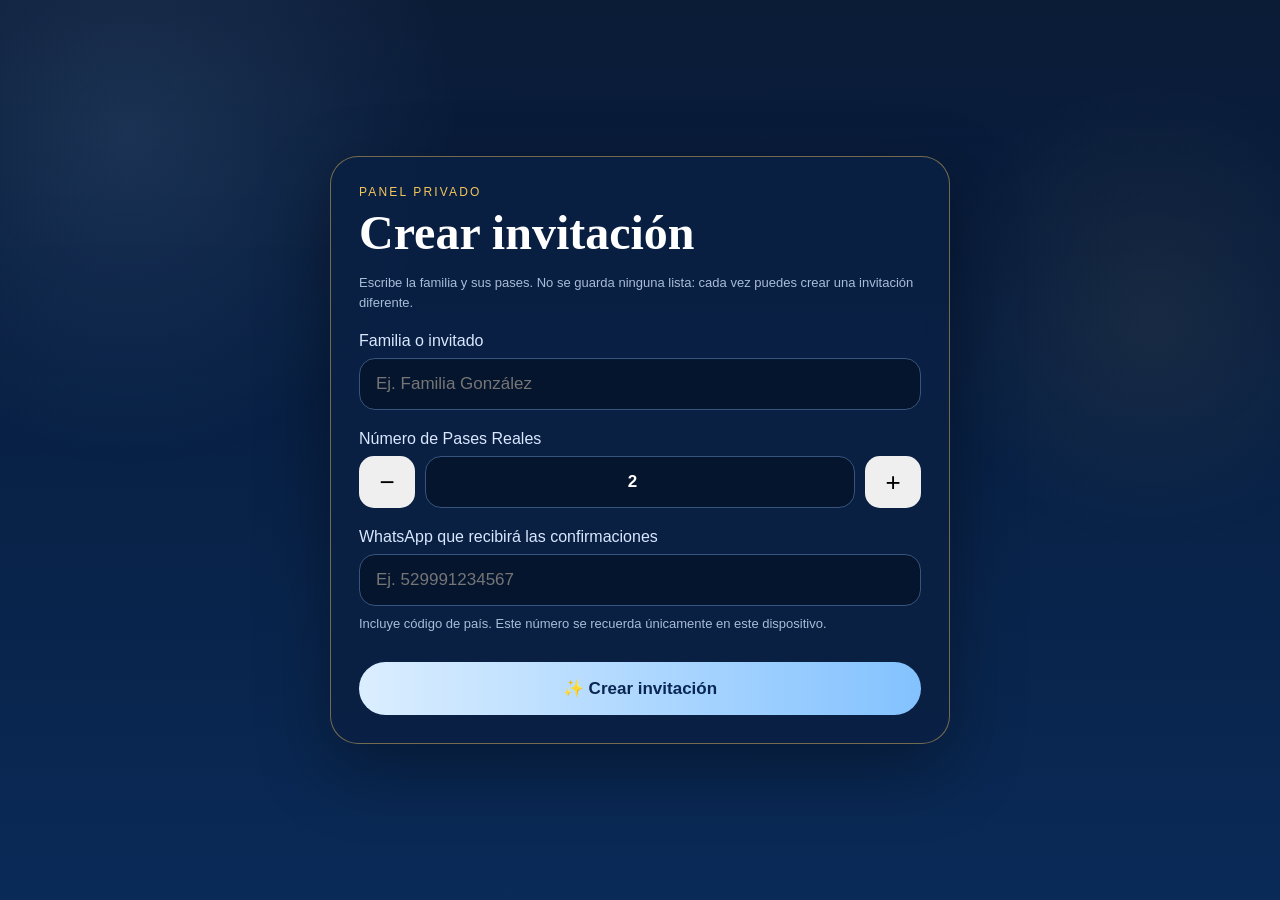
==== admin.html @ a28a47cc "Invitacion XV personalizada con pases" ====
<!doctype html>
<html lang="es">
<head>
  <meta charset="utf-8" />
  <meta name="viewport" content="width=device-width,initial-scale=1" />
  <title>Crear invitación · María Luciana</title>
  <link rel="stylesheet" href="styles.css" />
  <style>
    body.admin-page{min-height:100vh;background:linear-gradient(180deg,#061733,#0a2a57);color:#fff;display:grid;place-items:center;padding:24px;font-family:Arial,sans-serif}
    .admin-card{width:min(620px,100%);background:rgba(10,32,67,.94);border:1px solid rgba(244,198,90,.45);border-radius:28px;padding:28px;box-shadow:0 24px 70px rgba(0,0,0,.35)}
    .admin-card h1{font-family:Georgia,serif;font-size:clamp(30px,6vw,48px);margin:6px 0 8px}.admin-card .gold{color:#f4c65a;letter-spacing:.18em;text-transform:uppercase;font-size:12px}
    .admin-field{display:grid;gap:8px;margin:20px 0}.admin-field label{color:#d9e8ff}.admin-field input{width:100%;box-sizing:border-box;padding:15px 16px;border-radius:16px;border:1px solid #36547d;background:#06152e;color:#fff;font-size:17px}
    .passes-control{display:grid;grid-template-columns:56px 1fr 56px;gap:10px}.passes-control button{border:0;border-radius:15px;font-size:26px;cursor:pointer}.passes-control input{text-align:center;font-weight:700}
    .admin-action{width:100%;padding:16px;border:0;border-radius:999px;background:linear-gradient(90deg,#dbeeff,#83c2ff);color:#092752;font-size:17px;font-weight:700;cursor:pointer;margin-top:8px}
    .result{display:none;margin-top:24px;padding:20px;border:1px solid rgba(244,198,90,.4);border-radius:20px;background:rgba(255,255,255,.05)}.result.show{display:block}.result strong{color:#f4c65a;font-family:Georgia,serif;font-size:26px}.result-actions{display:grid;gap:10px;margin-top:16px}.secondary{background:#fff;color:#092752}.hint{font-size:13px;color:#a9bdd8;line-height:1.5}.url-preview{font-size:12px;word-break:break-all;color:#9fb9dc;margin-top:12px}
  </style>
</head>
<body class="admin-page">
  <main class="admin-card">
    <div class="gold">Panel privado</div>
    <h1>Crear invitación</h1>
    <p class="hint">Escribe la familia y sus pases. No se guarda ninguna lista: cada vez puedes crear una invitación diferente.</p>
    <div class="admin-field"><label for="family">Familia o invitado</label><input id="family" placeholder="Ej. Familia González" autocomplete="off"></div>
    <div class="admin-field"><label>Número de Pases Reales</label><div class="passes-control"><button id="minus" type="button">−</button><input id="passes" type="number" min="1" max="20" value="2"><button id="plus" type="button">+</button></div></div>
    <div class="admin-field"><label for="whatsapp">WhatsApp que recibirá las confirmaciones</label><input id="whatsapp" inputmode="tel" placeholder="Ej. 529991234567"><span class="hint">Incluye código de país. Este número se recuerda únicamente en este dispositivo.</span></div>
    <button class="admin-action" id="generate" type="button">✨ Crear invitación</button>
    <section class="result" id="result">
      <div class="gold">Invitación lista</div><p><strong id="resultFamily"></strong></p><p id="resultPasses"></p>
      <div class="result-actions"><button class="admin-action" id="preview" type="button">👁️ Ver invitación</button><button class="admin-action secondary" id="share" type="button">Enviar por WhatsApp</button><button class="admin-action secondary" id="copy" type="button">📋 Copiar enlace</button></div>
      <div class="url-preview" id="urlPreview"></div>
    </section>
  </main>
<script>
  const family=document.getElementById('family'), passes=document.getElementById('passes'), wa=document.getElementById('whatsapp'); let inviteUrl='';
  wa.value=localStorage.getItem('xvConfirmWhatsapp')||'';
  const clamp=()=>passes.value=Math.min(20,Math.max(1,parseInt(passes.value||1,10)));
  document.getElementById('minus').onclick=()=>{passes.value=+passes.value-1;clamp()}; document.getElementById('plus').onclick=()=>{passes.value=+passes.value+1;clamp()}; passes.onchange=clamp;
  document.getElementById('generate').onclick=()=>{const f=family.value.trim(), w=wa.value.replace(/\D/g,'');clamp(); if(!f){alert('Escribe el nombre de la familia o invitado.');family.focus();return} if(w.length<10){alert('Escribe el WhatsApp que recibirá las confirmaciones, con código de país.');wa.focus();return} localStorage.setItem('xvConfirmWhatsapp',w); const u=new URL('index.html',location.href);u.searchParams.set('familia',f);u.searchParams.set('pases',passes.value);u.searchParams.set('wa',w);inviteUrl=u.href;document.getElementById('resultFamily').textContent=f;document.getElementById('resultPasses').textContent=`${passes.value} ${+passes.value===1?'Pase Real':'Pases Reales'}`;document.getElementById('urlPreview').textContent=inviteUrl;document.getElementById('result').classList.add('show')};
  document.getElementById('preview').onclick=()=>inviteUrl&&window.open(inviteUrl,'_blank','noopener');
  document.getElementById('copy').onclick=async()=>{if(!inviteUrl)return;await navigator.clipboard.writeText(inviteUrl);document.getElementById('copy').textContent='✓ Enlace copiado';setTimeout(()=>document.getElementById('copy').textContent='📋 Copiar enlace',1800)};
  document.getElementById('share').onclick=()=>{if(!inviteUrl)return;const text=`✨ Tienes una invitación especial para los XV de María Luciana.\n\nAbre aquí tu invitación personalizada:\n${inviteUrl}`;window.open(`https://wa.me/?text=${encodeURIComponent(text)}`,'_blank','noopener')};
</script>
</body></html>
---- styles.css ----
:root {
  --night: #07152f;
  --night2: #102c5d;
  --blue: #8fc8ff;
  --blue2: #d7ecff;
  --gold: #e7c46c;
  --white: #f8fbff;
  --soft: #dbe9f8;
  --glass: rgba(9, 31, 68, 0.72);
  --border: rgba(205, 230, 255, 0.22);
  --shadow: 0 24px 70px rgba(0, 0, 0, 0.34);
}
* {
  box-sizing: border-box;
}
html {
  scroll-behavior: smooth;
}
body {
  margin: 0;
  background: radial-gradient(
    circle at 50% -10%,
    #1c4c8d 0,
    #0a1d3f 35%,
    #040c1c 100%
  );
  color: var(--white);
  font-family: Montserrat, system-ui, sans-serif;
  overflow-x: hidden;
}
img,
video {
  display: block;
  max-width: 100%;
}
a {
  color: inherit;
}
body:before {
  content: "";
  position: fixed;
  inset: 0;
  background:
    linear-gradient(180deg, rgba(255, 255, 255, 0.025), transparent 30%),
    radial-gradient(
      circle at 10% 15%,
      rgba(143, 200, 255, 0.13),
      transparent 24%
    ),
    radial-gradient(
      circle at 90% 35%,
      rgba(231, 196, 108, 0.08),
      transparent 18%
    );
  pointer-events: none;
  z-index: -1;
}

.spark {
  position: absolute;
  width: 4px;
  height: 4px;
  border-radius: 50%;
  background: #fff;
  box-shadow: 0 0 12px 3px rgba(185, 224, 255, 0.8);
  animation: fall linear forwards;
}
@keyframes fall {
  from {
    transform: translateY(-10vh) scale(0.5);
    opacity: 0;
  }
  20% {
    opacity: 1;
  }
  to {
    transform: translateY(110vh) scale(1.2);
    opacity: 0;
  }
}
.intro {
  position: fixed;
  inset: 0;
  z-index: 1000;
  background: #020916;
  overflow: hidden;
}
.intro__video {
  width: 100%;
  height: 100%;
  object-fit: cover;
}
.intro__shade {
  position: absolute;
  inset: 0;
  background: linear-gradient(
    180deg,
    rgba(0, 10, 28, 0.18),
    rgba(2, 9, 22, 0.55) 55%,
    rgba(2, 9, 22, 0.92)
  );
}

.intro h1 {
  font:
    400 clamp(3.4rem, 16vw, 6rem)/0.9 "Great Vibes",
    cursive;
  margin: 8px 0;
  color: white;
  text-shadow: 0 0 28px rgba(151, 205, 255, 0.95);
}
.intro__subtitle {
  font-family: Cinzel, serif;
  letter-spacing: 0.28em;
  text-transform: uppercase;
}
.audio-hint {
  position: absolute;
  top: max(18px, env(safe-area-inset-top));
  left: 50%;
  transform: translateX(-50%);
  border: 1px solid rgba(255, 255, 255, 0.25);
  background: rgba(2, 12, 30, 0.55);
  color: white;
  border-radius: 999px;
  padding: 10px 14px;
  backdrop-filter: blur(12px);
}
.enter-btn {
  position: absolute;
  bottom: 28px;
  left: 50%;
  transform: translateX(-50%);
  width: min(86%, 360px);
  border: 1px solid rgba(255, 255, 255, 0.45);
  border-radius: 999px;
  padding: 15px 20px;
  background: linear-gradient(135deg, #d9efff, #8fc8ff);
  color: #0a2751;
  font-weight: 700;
  box-shadow: 0 0 35px rgba(143, 200, 255, 0.35);
}
.intro.is-hidden {
  opacity: 0;
  visibility: hidden;
  transition: 0.7s ease;
}
.music-btn {
  position: fixed;
  right: 16px;
  bottom: 18px;
  z-index: 100;
  width: 52px;
  height: 52px;
  border-radius: 50%;
  border: 1px solid rgba(255, 255, 255, 0.27);
  background: rgba(8, 26, 58, 0.78);
  color: white;
  font-size: 1.5rem;
  box-shadow: 0 10px 30px rgba(0, 0, 0, 0.32);
  backdrop-filter: blur(14px);
  opacity: 0;
visibility: hidden;
pointer-events: none;
}
.music-btn.show {
  opacity: 1;
  visibility: visible;
  pointer-events: auto;
}
.music-btn.playing {
  animation: pulse 1.8s infinite;
}
@keyframes pulse {
  50% {
    box-shadow:
      0 0 0 9px rgba(143, 200, 255, 0.08),
      0 0 30px rgba(143, 200, 255, 0.5);
  }
}
.page-shell {
  width: min(100%, 720px);
  margin: 0 auto;
  padding: 0 14px 90px;
}
.section,
.hero,
.quote-card,
.midnight-banner,
.finale {
  margin: 16px 0;
  border: 1px solid var(--border);
  box-shadow: var(--shadow);
}
.section {
  padding: 24px 18px;
  border-radius: 28px;
  background: linear-gradient(
    145deg,
    rgba(12, 37, 79, 0.88),
    rgba(5, 20, 47, 0.9)
  );
  backdrop-filter: blur(14px);
}
.eyebrow {
  margin: 0 0 8px;
  text-transform: uppercase;
  letter-spacing: 0.22em;
  font-size: 0.72rem;
  color: var(--gold);
}
.section-title {
  font:
    600 1.5rem/1.2 Cinzel,
    serif;
  margin: 4px 0 16px;
}
.script-title {
  font:
    400 clamp(3rem, 13vw, 5rem)/1 "Great Vibes",
    cursive;
  margin: 0;
  color: #f6fbff;
  text-shadow: 0 0 20px rgba(143, 200, 255, 0.5);
}
.hero {
  min-height: 96svh;
  border-radius: 0 0 34px 34px;
  margin-top: 0;
  position: relative;
  overflow: hidden;
  background:
    linear-gradient(180deg, rgba(8, 27, 61, 0.18), rgba(4, 15, 36, 0.96)),
    radial-gradient(circle at top, #285ca1, #07152f 65%);
  display: flex;
  align-items: flex-end;
}
.hero__stars {
  position: absolute;
  inset: 0;
  background-image: radial-gradient(circle, #fff 1px, transparent 1px);
  background-size: 52px 52px;
  opacity: 0.24;
}
.hero__castle {
  position: absolute;
  inset: auto 0 0;
  width: 100%;
  max-height: 72%;
  object-fit: contain;
  object-position: bottom;
  opacity: 0.36;
  filter: drop-shadow(0 0 30px rgba(143, 200, 255, 0.28));
}
.hero__content {
  position: relative;
  z-index: 2;
  padding: 42px 20px 48px;
  text-align: center;
}
.hero__name {
  font:
    600 clamp(2.3rem, 11vw, 4.3rem)/1 Cinzel,
    serif;
  margin: 8px 0 14px;
  letter-spacing: 0.08em;
}
.hero__text {
  color: var(--soft);
  line-height: 1.7;
  font-size: 0.95rem;
}
.date-chip {
  display: inline-block;
  margin: 16px 0;
  padding: 10px 14px;
  border: 1px solid rgba(231, 196, 108, 0.55);
  border-radius: 999px;
  background: rgba(3, 16, 39, 0.55);
  color: #f7e5ad;
}
.hero__actions {
  display: grid;
  gap: 10px;
  margin-top: 8px;
}
.btn {
  display: inline-flex;
  align-items: center;
  justify-content: center;
  text-decoration: none;
  border-radius: 999px;
  min-height: 50px;
  padding: 12px 20px;
  border: 1px solid transparent;
  font:
    600 0.9rem Montserrat,
    sans-serif;
  cursor: pointer;
}
.btn--primary {
  background: linear-gradient(135deg, #e8f5ff, #88c4ff);
  color: #092753;
  box-shadow: 0 12px 30px rgba(100, 180, 255, 0.22);
}
.btn--ghost {
  background: rgba(4, 18, 43, 0.5);
  border-color: rgba(207, 231, 255, 0.3);
  color: white;
}
.btn--small {
  min-height: 44px;
  font-size: 0.82rem;
}
.btn--full {
  width: 100%;
}
.quote-card {
  border-radius: 28px;
  padding: 24px 18px;
  text-align: center;
  background: linear-gradient(
    145deg,
    rgba(220, 239, 255, 0.13),
    rgba(13, 38, 79, 0.8)
  );
  font-family: Cinzel, serif;
  line-height: 1.7;
}
.glass-slipper-wrap {
  width: 110px;
  margin: 0 auto 14px;
  filter: drop-shadow(0 0 22px rgba(177, 218, 255, 0.6));
}
.countdown {
  display: grid;
  grid-template-columns: repeat(4, 1fr);
  gap: 8px;
}
.countdown > div {
  text-align: center;
  padding: 13px 4px;
  border-radius: 18px;
  background: rgba(3, 15, 38, 0.62);
  border: 1px solid rgba(171, 214, 255, 0.18);
}
.countdown span {
  display: block;
  font:
    600 1.35rem Cinzel,
    serif;
  color: var(--blue2);
}
.countdown small {
  font-size: 0.65rem;
  color: #aec7df;
}
.ornate-frame {
  border-radius: 180px 180px 24px 24px;
  overflow: hidden;
  border: 1px solid rgba(231, 196, 108, 0.45);
  padding: 7px;
  background: rgba(255, 255, 255, 0.04);
}
.ornate-frame img {
  width: 100%;
  height: 390px;
  object-fit: cover;
  border-radius: 174px 174px 18px 18px;
}
.story p {
  color: var(--soft);
  line-height: 1.7;
}
.carousel {
  position: relative;
}
.carousel__viewport {
  overflow: hidden;
  border-radius: 24px;
}
.carousel__track {
  display: flex;
  transition: transform 0.55s cubic-bezier(0.2, 0.7, 0.2, 1);
}
.slide {
  min-width: 100%;
  background: rgba(4, 18, 44, 0.75);
}
.slide img {
  width: 100%;
  height: 430px;
  object-fit: cover;
}
.slide div {
  padding: 16px;
}
.slide h3 {
  font-family: Cinzel, serif;
  margin: 0 0 6px;
}
.slide p {
  margin: 0;
  color: var(--soft);
  line-height: 1.6;
}
.carousel__btn {
  position: absolute;
  top: 42%;
  z-index: 5;
  width: 40px;
  height: 40px;
  border-radius: 50%;
  border: 1px solid rgba(255, 255, 255, 0.28);
  background: rgba(4, 17, 42, 0.72);
  color: white;
  font-size: 2rem;
}
.carousel__btn--prev {
  left: 8px;
}
.carousel__btn--next {
  right: 8px;
}
.dots {
  display: flex;
  justify-content: center;
  gap: 7px;
  margin-top: 12px;
}
.dot {
  width: 8px;
  height: 8px;
  border-radius: 50%;
  border: 0;
  background: rgba(255, 255, 255, 0.25);
}
.dot.active {
  width: 22px;
  border-radius: 10px;
  background: var(--blue);
}
.midnight-banner {
  border-radius: 28px;
  padding: 18px;
  display: flex;
  gap: 16px;
  align-items: center;
  background: linear-gradient(
    135deg,
    rgba(4, 17, 44, 0.96),
    rgba(26, 67, 122, 0.75)
  );
}
.midnight-banner img {
  width: 105px;
  filter: drop-shadow(0 0 18px rgba(231, 196, 108, 0.35));
}
.midnight-banner h2 {
  font:
    600 1.2rem Cinzel,
    serif;
  margin: 0;
}
.event-grid {
  display: grid;
  gap: 12px;
}
.event-card {
  padding: 18px;
  border-radius: 22px;
  background: rgba(4, 17, 42, 0.58);
  border: 1px solid rgba(210, 234, 255, 0.14);
  text-align: center;
}
.event-icon {
  font-size: 2rem;
}
.event-card h3 {
  font-family: Cinzel, serif;
}
.event-name {
  font-weight: 600;
  color: var(--blue2);
}
.carriage {
  text-align: center;
}
.carriage img {
  width: min(300px, 80%);
  margin: 0 auto 18px;
  filter: drop-shadow(0 0 25px rgba(143, 200, 255, 0.25));
}
.gifts {
  text-align: center;
}
.envelope {
  font-size: 4rem;
  animation: floaty 2.4s ease-in-out infinite;
}
@keyframes floaty {
  50% {
    transform: translateY(-9px) rotate(2deg);
  }
}
.rsvp-form {
  display: grid;
  gap: 14px;
}
.rsvp-form label {
  display: grid;
  gap: 7px;
  font-size: 0.82rem;
  color: #c6dbef;
}
.rsvp-form input,
.rsvp-form select,
.rsvp-form textarea {
  width: 100%;
  border: 1px solid rgba(210, 234, 255, 0.18);
  border-radius: 16px;
  background: rgba(3, 15, 38, 0.75);
  color: white;
  padding: 14px 13px;
  font: inherit;
  outline: none;
}
.rsvp-form input:focus,
.rsvp-form select:focus,
.rsvp-form textarea:focus {
  border-color: var(--blue);
  box-shadow: 0 0 0 3px rgba(143, 200, 255, 0.08);
}
.form-msg {
  min-height: 20px;
  text-align: center;
  color: #d9ecff;
}
.finale {
  min-height: 500px;
  border-radius: 34px;
  position: relative;
  overflow: hidden;
  background: url("./img/portada.jpg") center/cover;
}
.finale__overlay {
  position: absolute;
  inset: 0;
  background: linear-gradient(
    180deg,
    rgba(5, 18, 43, 0.15),
    rgba(4, 14, 34, 0.92)
  );
}
.finale__content {
  position: absolute;
  left: 20px;
  right: 20px;
  bottom: 34px;
  text-align: center;
}
.finale strong {
  font-family: Cinzel, serif;
  color: #f2dfaa;
}
.section-reveal {
  opacity: 0;
  transform: translateY(22px);
  transition: 0.7s ease;
}
.section-reveal.visible {
  opacity: 1;
  transform: none;
}
@media (min-width: 760px) {
  body {
    padding: 28px 0;
  }
  .page-shell {
    padding: 0 0 100px;
  }
  .hero {
    min-height: 820px;
    border-radius: 36px;
  }
  .hero__content {
    padding-inline: 60px;
  }
  .hero__actions {
    display: flex;
    justify-content: center;
  }
  .hero__actions .btn {
    min-width: 210px;
  }
  .event-grid {
    grid-template-columns: 1fr 1fr;
  }
  .section {
    padding: 32px;
  }
  .slide img {
    height: 520px;
  }
  .ornate-frame img {
    height: 520px;
  }
}
.intro__content {
  opacity: 0;
  visibility: hidden;
  transform: translateY(20px);
  transition: opacity 1.5s ease, transform 1.5s ease;
}

.intro__content.show {
  opacity: 1;
  visibility: visible;
  transform: translateY(0);
}
/* ESTRELLAS MÁGICAS CON TU IMAGEN */
.magic-star-img {
  position: fixed;
  width: 32px;
  height: auto;

  pointer-events: none;
  z-index: 9998;

  opacity: 0;

  filter: drop-shadow(0 0 5px rgba(255, 255, 255, 0.9))
    drop-shadow(0 0 12px rgba(173, 216, 255, 0.8))
    drop-shadow(0 0 25px rgba(116, 178, 255, 0.5));

  animation: starMagicGlow 5s ease-in-out infinite;
}

@keyframes starMagicGlow {
  0% {
    opacity: 0;
    transform: scale(0.3) rotate(-8deg);
  }

  25% {
    opacity: 0.4;
    transform: scale(0.8) rotate(0deg);
  }

  50% {
    opacity: 1;
    transform: scale(1.25) rotate(8deg);
  }

  75% {
    opacity: 0.5;
    transform: scale(0.9) rotate(3deg);
  }

  100% {
    opacity: 0;
    transform: scale(0.3) rotate(-8deg);
  }
}
.parents {
  margin: 25px auto;
  text-align: center;
}

.parents .eyebrow {
  margin-bottom: 12px;
}

.parents h3 {
  margin: 5px 0;
  font-family: "Cinzel", serif;
  font-size: 1.1rem;
  font-weight: 500;
}

.parents span {
  display: block;
  margin: 5px 0;
  font-family: "Great Vibes", cursive;
  font-size: 2rem;
}

.event-date {
  margin: 10px 0 25px;
  text-align: center;
  font-family: "Cinzel", serif;
  font-size: 1rem;
  letter-spacing: 1px;
}
.music-btn {
  position: fixed;
  right: 18px;
  bottom: 18px;
  width: 56px;
  height: 56px;
  border: none;
  border-radius: 50%;
  cursor: pointer;
  z-index: 9999;

  display: flex;
  align-items: center;
  justify-content: center;

  font-size: 1.5rem;
  background: rgba(255, 255, 255, 0.9);
  box-shadow: 0 8px 25px rgba(0, 0, 0, 0.25);

  backdrop-filter: blur(10px);
  transition: transform 0.25s ease, box-shadow 0.25s ease;
}

.music-btn:hover {
  transform: scale(1.08);
}

.music-btn.playing {
  animation: musicPulse 2s infinite ease-in-out;
}

@keyframes musicPulse {
  0%, 100% {
    transform: scale(1);
  }

  50% {
    transform: scale(1.08);
  }
}

/* Botón de música oculto mientras se reproduce la intro */
.music-btn {
  opacity: 0;
  visibility: hidden;
  pointer-events: none;

  transition:
    opacity 0.8s ease,
    transform 0.25s ease;
}

/* Mostrar botón después de cerrar el video */
.music-btn.show {
  opacity: 1;
  visibility: visible;
  pointer-events: auto;
}
/* ===== TEXTO DE LA INTRO: APARECE AL SEGUNDO 10 ===== */

.intro__content {
  position: absolute !important;
  left: 24px !important;
  right: 24px !important;
  bottom: 110px !important;

  z-index: 20 !important;
  text-align: center;

  opacity: 0 !important;
  visibility: hidden !important;

  transform: translateY(25px);
  transition:
    opacity 1.5s ease,
    transform 1.5s ease;
}

.intro__content.show {
  opacity: 1 !important;
  visibility: visible !important;
  transform: translateY(0);
}

/* ===== IMAGEN ZAPATILLA GRANDE ===== */

.magic-image-section {
  width: 100%;
  margin: 30px 0;
  padding: 0;
  overflow: hidden;
}

.magic-image {
  display: block;

  width: 100%;
  height: auto;

  margin: 0;
  padding: 0;

  object-fit: cover;
}
/* ===== NUEVA PORTADA PRINCIPAL ===== */

.hero-image-section {
  width: 100%;
  padding: 0;
  margin: 0;
}

.hero-main-image {
  display: block;
  width: 100%;
  height: auto;
  margin: 0;
  padding: 0;
}

/* Fecha y botones debajo de la imagen */
.hero-image-info {
  width: 100%;
  padding: 18px 20px 30px;
  box-sizing: border-box;
  text-align: center;
}

.hero-image-info .date-chip {
  margin: 0 auto 20px;
}

.hero-image-info .hero__actions {
  margin-top: 0;
}
.parents-image-section {
  width: 100%;
  padding: 0;
  margin: 25px 0;
}

.parents-image {
  display: block;
  width: 100%;
  height: auto;
}
/* ===== PORTADA PRINCIPAL COMO TARJETA ===== */

.hero-image-section {
  width: 100%;
  margin: 16px 0;

  border: 1px solid var(--border);
  border-radius: 28px;

  background: linear-gradient(
    145deg,
    rgba(12, 37, 79, 0.88),
    rgba(5, 20, 47, 0.9)
  );

  box-shadow: var(--shadow);

  overflow: hidden;
}

/* Imagen de portada */
.hero-main-image {
  display: block;
  width: 100%;
  height: auto;

  margin: 0;
  padding: 0;
}

/* Parte inferior con fecha y botones */
.hero-image-info {
  width: 100%;

  padding: 18px 18px 24px;

  box-sizing: border-box;
  text-align: center;
}

/* Fecha en dos líneas */
.hero-image-info .date-chip {
  display: inline-flex;
  flex-direction: column;
  align-items: center;

  gap: 4px;

  margin: 0 auto 18px;

  padding: 10px 18px;

  max-width: 100%;

  white-space: normal;
  line-height: 1.4;
}

/* Botones dentro de la misma tarjeta */
.hero-image-info .hero__actions {
  margin-top: 0;
  width: 100%;
}

/* ===== TARJETA IMAGEN DE LOS PAPÁS ===== */

.parents-image-section {
  width: 100%;
  margin: 16px 0;

  border: 1px solid var(--border);
  border-radius: 28px;

  background: linear-gradient(
    145deg,
    rgba(12, 37, 79, 0.88),
    rgba(5, 20, 47, 0.9)
  );

  box-shadow: var(--shadow);

  overflow: hidden;
}

/* Imagen ocupa todo el ancho dentro de su tarjeta */
.parents-image {
  display: block;
  width: 100%;
  height: auto;

  margin: 0;
  padding: 0;
}
.music-btn {
  background: linear-gradient(
    135deg,
    #9fd3ff,
    #5faef7
  );

  color: #08315f;

  border: 1px solid rgba(255, 255, 255, 0.45);

  box-shadow:
    0 8px 25px rgba(0, 0, 0, 0.25),
    0 0 20px rgba(143, 200, 255, 0.45);
}
/* ===== INVITACIÓN PERSONALIZADA: SOBRE + PASES REALES ===== */
body.envelope-open { overflow: hidden; }
.intro.intro--waiting { visibility: hidden; }
.royal-envelope {
  position: fixed; inset: 0; z-index: 2000; display: grid; place-items: center;
  padding: 24px 18px; overflow: auto;
  background: radial-gradient(circle at 50% 20%, #245a9e 0, #0b2855 34%, #030b1b 100%);
  transition: opacity .8s ease, visibility .8s ease, transform .8s ease;
}
.royal-envelope::before { content:""; position:absolute; inset:0; pointer-events:none; background:radial-gradient(circle at 20% 15%,rgba(255,255,255,.28) 0 1px,transparent 2px),radial-gradient(circle at 80% 35%,rgba(255,255,255,.22) 0 1px,transparent 2px); background-size:80px 80px,110px 110px; }
.royal-envelope.is-open { opacity:0; visibility:hidden; transform:scale(1.06); }
.royal-envelope__card { position:relative; width:min(92vw,480px); text-align:center; padding:48px 28px 34px; border:1px solid rgba(231,196,108,.55); border-radius:28px; background:linear-gradient(155deg,rgba(18,54,103,.96),rgba(5,19,45,.97)); box-shadow:0 30px 90px rgba(0,0,0,.55), inset 0 0 45px rgba(143,200,255,.08); }
.royal-envelope__card::before { content:""; position:absolute; inset:10px; border:1px solid rgba(231,196,108,.18); border-radius:21px; pointer-events:none; }
.royal-envelope__seal { width:72px; height:72px; margin:-82px auto 22px; display:grid; place-items:center; border-radius:50%; font:400 2.7rem/1 "Great Vibes",cursive; color:#17355f; background:radial-gradient(circle at 35% 30%,#fff5c7,#e7c46c 58%,#9f7226); border:4px double rgba(255,255,255,.55); box-shadow:0 8px 30px rgba(231,196,108,.32); }
.royal-envelope h1 { margin:8px 0 10px; font:400 clamp(2.7rem,12vw,4.6rem)/1 "Great Vibes",cursive; color:#fff; text-shadow:0 0 26px rgba(143,200,255,.65); }
.royal-envelope__copy,.royal-envelope__note { color:#dbe9f8; line-height:1.65; }
.royal-envelope__note { font-size:.82rem; opacity:.82; }
.royal-passes { display:flex; align-items:baseline; justify-content:center; gap:10px; margin:18px 0 8px; color:#f4d98d; }
.royal-passes__number { font:700 3.2rem/1 Cinzel,serif; }
.royal-passes__label { font:600 1.05rem/1 Cinzel,serif; letter-spacing:.08em; text-transform:uppercase; }
.royal-tickets { display:flex; justify-content:center; flex-wrap:wrap; gap:7px; min-height:28px; margin:13px 0; }
.royal-ticket { width:38px; height:23px; display:grid; place-items:center; border:1px solid rgba(231,196,108,.75); border-radius:5px; color:#f4d98d; background:rgba(231,196,108,.08); font-size:.75rem; box-shadow:0 0 14px rgba(231,196,108,.08); }
.royal-envelope__button { width:min(100%,330px); margin-top:12px; border:1px solid rgba(255,255,255,.5); border-radius:999px; padding:15px 20px; cursor:pointer; font-weight:700; color:#0a2751; background:linear-gradient(135deg,#fff4c5,#e7c46c); box-shadow:0 0 35px rgba(231,196,108,.22); }
.royal-envelope__stars { position:absolute; top:8%; color:#fff1b8; letter-spacing:1.1rem; opacity:.7; animation:royalTwinkle 2.2s ease-in-out infinite alternate; }
@keyframes royalTwinkle { to { opacity:1; transform:scale(1.08); text-shadow:0 0 20px #fff; } }
.reservation-card { margin:0 auto 24px; max-width:520px; padding:18px; text-align:center; border:1px solid rgba(231,196,108,.35); border-radius:18px; background:rgba(231,196,108,.07); }
.reservation-card span,.reservation-card small { display:block; }
.reservation-card strong { display:block; margin:5px 0; font:400 2rem/1.15 "Great Vibes",cursive; color:#f4d98d; }
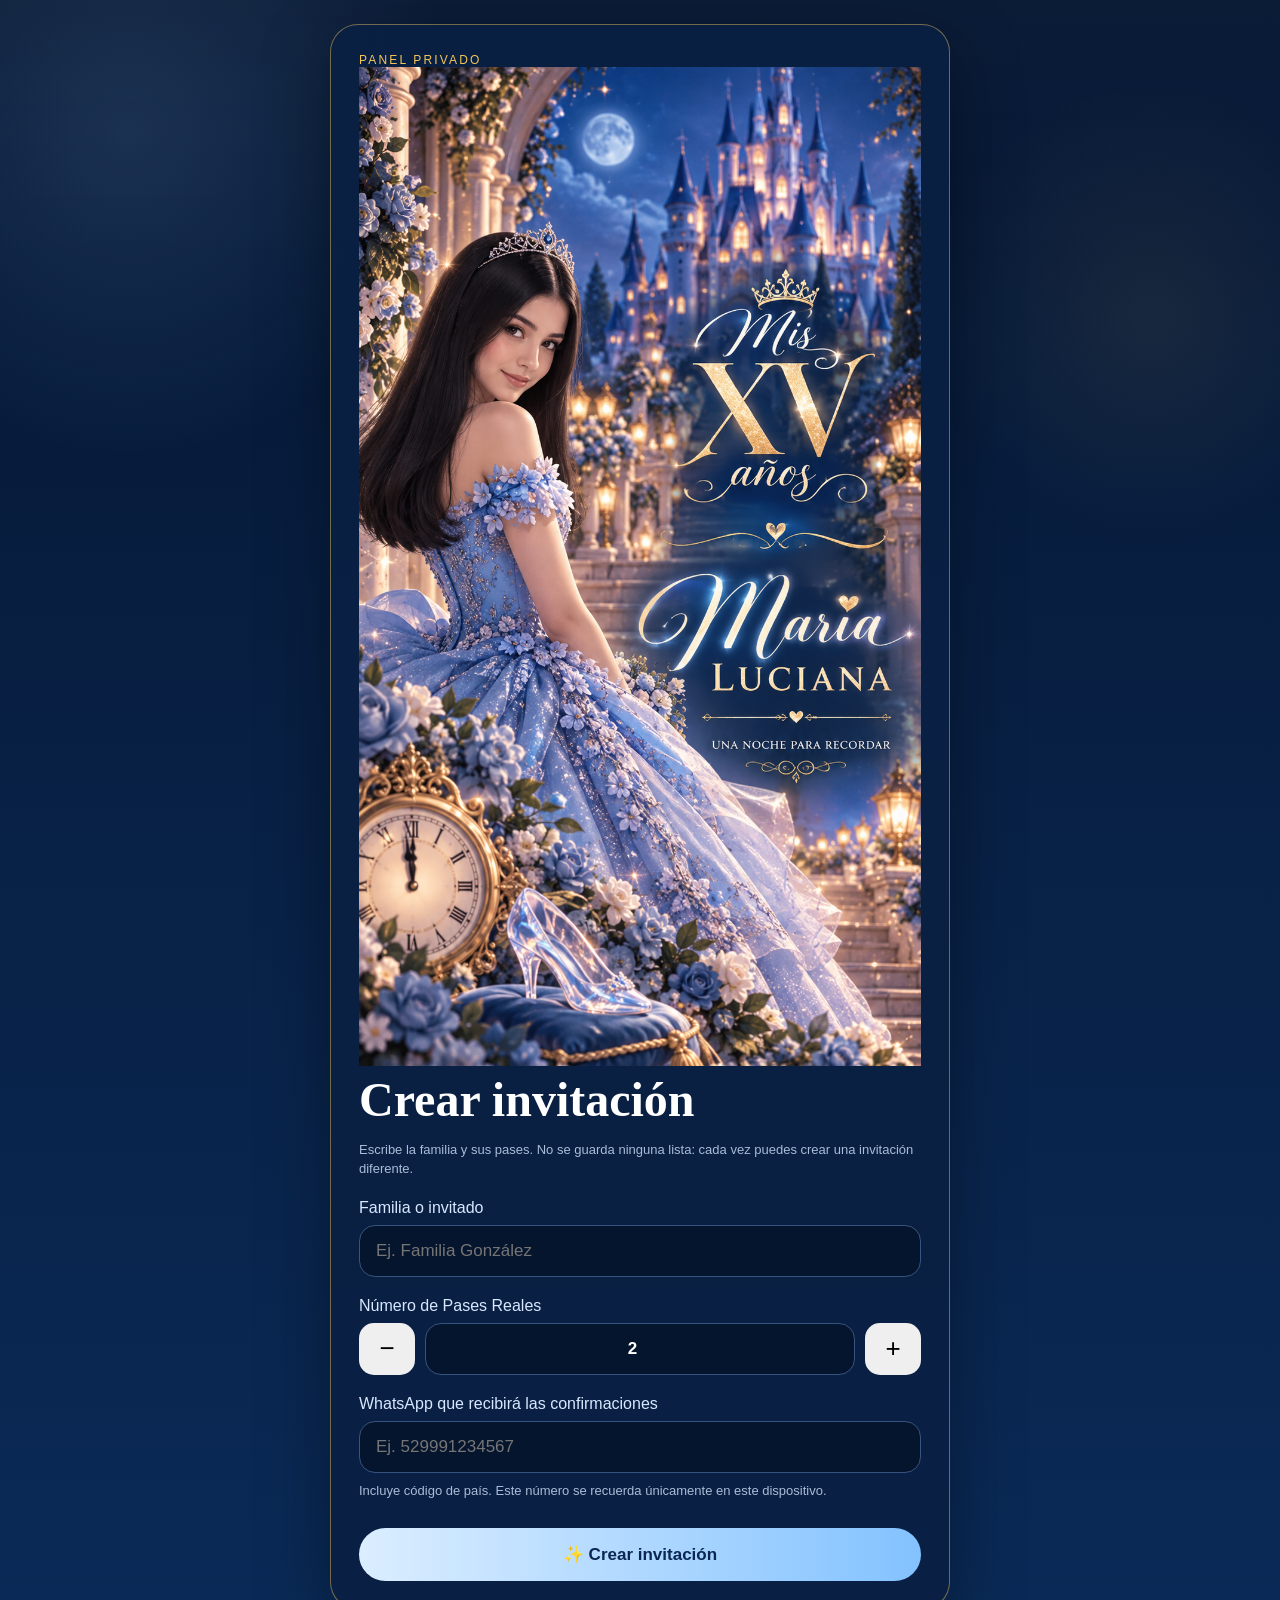
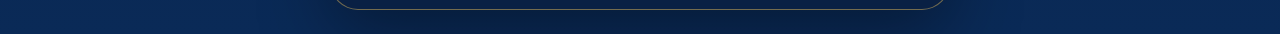
==== commit 18b6b50a: "chore:img" ====
--- a/admin.html
+++ b/admin.html
@@ -18,6 +18,11 @@
 <body class="admin-page">
   <main class="admin-card">
     <div class="gold">Panel privado</div>
+         <img
+        src="./img/portada10.png"
+        alt="Mis XV años de María Luciana"
+        class="hero-main-image"
+      />
     <h1>Crear invitación</h1>
     <p class="hint">Escribe la familia y sus pases. No se guarda ninguna lista: cada vez puedes crear una invitación diferente.</p>
     <div class="admin-field"><label for="family">Familia o invitado</label><input id="family" placeholder="Ej. Familia González" autocomplete="off"></div>
--- a/styles.css
+++ b/styles.css
@@ -974,3 +974,175 @@
 .reservation-card { margin:0 auto 24px; max-width:520px; padding:18px; text-align:center; border:1px solid rgba(231,196,108,.35); border-radius:18px; background:rgba(231,196,108,.07); }
 .reservation-card span,.reservation-card small { display:block; }
 .reservation-card strong { display:block; margin:5px 0; font:400 2rem/1.15 "Great Vibes",cursive; color:#f4d98d; }
+
+/* ✨ EFECTO MÁGICO BOTÓN ABRIR INVITACIÓN ✨ */
+
+.royal-envelope__button {
+  position: relative;
+  overflow: hidden;
+
+  animation: brilloBoton 2.5s ease-in-out infinite;
+}
+
+/* Destello que cruza el botón */
+.royal-envelope__button::before {
+  content: "";
+  position: absolute;
+
+  top: -50%;
+  left: -80px;
+
+  width: 45px;
+  height: 200%;
+
+  background: linear-gradient(
+    90deg,
+    transparent,
+    rgba(255,255,255,0.25),
+    rgba(255,255,255,0.95),
+    rgba(255,255,255,0.25),
+    transparent
+  );
+
+  transform: rotate(25deg);
+
+  animation: destelloBoton 3s ease-in-out infinite;
+
+  pointer-events: none;
+}
+
+/* Brillo alrededor del botón */
+@keyframes brilloBoton {
+
+  0%, 100% {
+    box-shadow:
+      0 8px 25px rgba(0,0,0,.25),
+      0 0 8px rgba(255,215,100,.25);
+  }
+
+  50% {
+    box-shadow:
+      0 8px 25px rgba(0,0,0,.25),
+      0 0 18px rgba(255,220,120,.75),
+      0 0 35px rgba(255,220,120,.35);
+  }
+}
+
+/* Movimiento del destello */
+@keyframes destelloBoton {
+
+  0% {
+    left: -100px;
+  }
+
+  35% {
+    left: 120%;
+  }
+
+  100% {
+    left: 120%;
+  }
+}
+
+/* Al tocar el botón */
+.royal-envelope__button:active {
+  transform: scale(.96);
+}
+/* ========================================
+   VIDEO EN INVITACIÓN PERSONALIZADA
+======================================== */
+
+.royal-envelope__video {
+    width: 100%;
+    max-width: 470px;
+
+    margin: 22px auto 18px;
+
+    border-radius: 20px;
+    overflow: hidden;
+
+    border: 1px solid rgba(241, 200, 91, 0.75);
+
+    box-shadow:
+        0 12px 35px rgba(0, 0, 0, 0.30),
+        0 0 20px rgba(241, 200, 91, 0.12);
+
+    background: #061b3d;
+}
+
+.royal-envelope__video video {
+    display: block;
+
+    width: 100%;
+    height: auto;
+
+    max-height: 400px;
+
+    object-fit: cover;
+}
+
+/* ✨ EFECTO MÁGICO DE LOS PASES ✨ */
+
+.royal-ticket {
+  animation: paseMagico 2.5s ease-in-out infinite;
+}
+
+/* Cada pase se mueve en diferente momento */
+.royal-ticket:nth-child(1) {
+  animation-delay: 0s;
+}
+
+.royal-ticket:nth-child(2) {
+  animation-delay: .20s;
+}
+
+.royal-ticket:nth-child(3) {
+  animation-delay: .40s;
+}
+
+.royal-ticket:nth-child(4) {
+  animation-delay: .60s;
+}
+
+.royal-ticket:nth-child(5) {
+  animation-delay: .80s;
+}
+
+@keyframes paseMagico {
+
+  0%, 60%, 100% {
+    transform: scale(1);
+  }
+
+  30% {
+    transform: scale(1.10);
+    box-shadow:
+      0 0 8px rgba(255, 220, 120, .5),
+      0 0 15px rgba(255, 220, 120, .25);
+  }
+}
+
+/* ✨ EFECTO MÁGICO NOMBRE DE LA FAMILIA ✨ */
+
+#familyName {
+  animation: nombreMagico 3s ease-in-out infinite;
+  transform-origin: center;
+}
+
+@keyframes nombreMagico {
+
+  0%, 100% {
+    transform: scale(1);
+    text-shadow:
+      0 0 4px rgba(255,255,255,.25);
+  }
+
+  50% {
+    transform: scale(1.04);
+
+    text-shadow:
+      0 0 6px rgba(255,255,255,.9),
+      0 0 14px rgba(255,255,255,.55),
+      0 0 24px rgba(255,215,120,.35);
+  }
+}
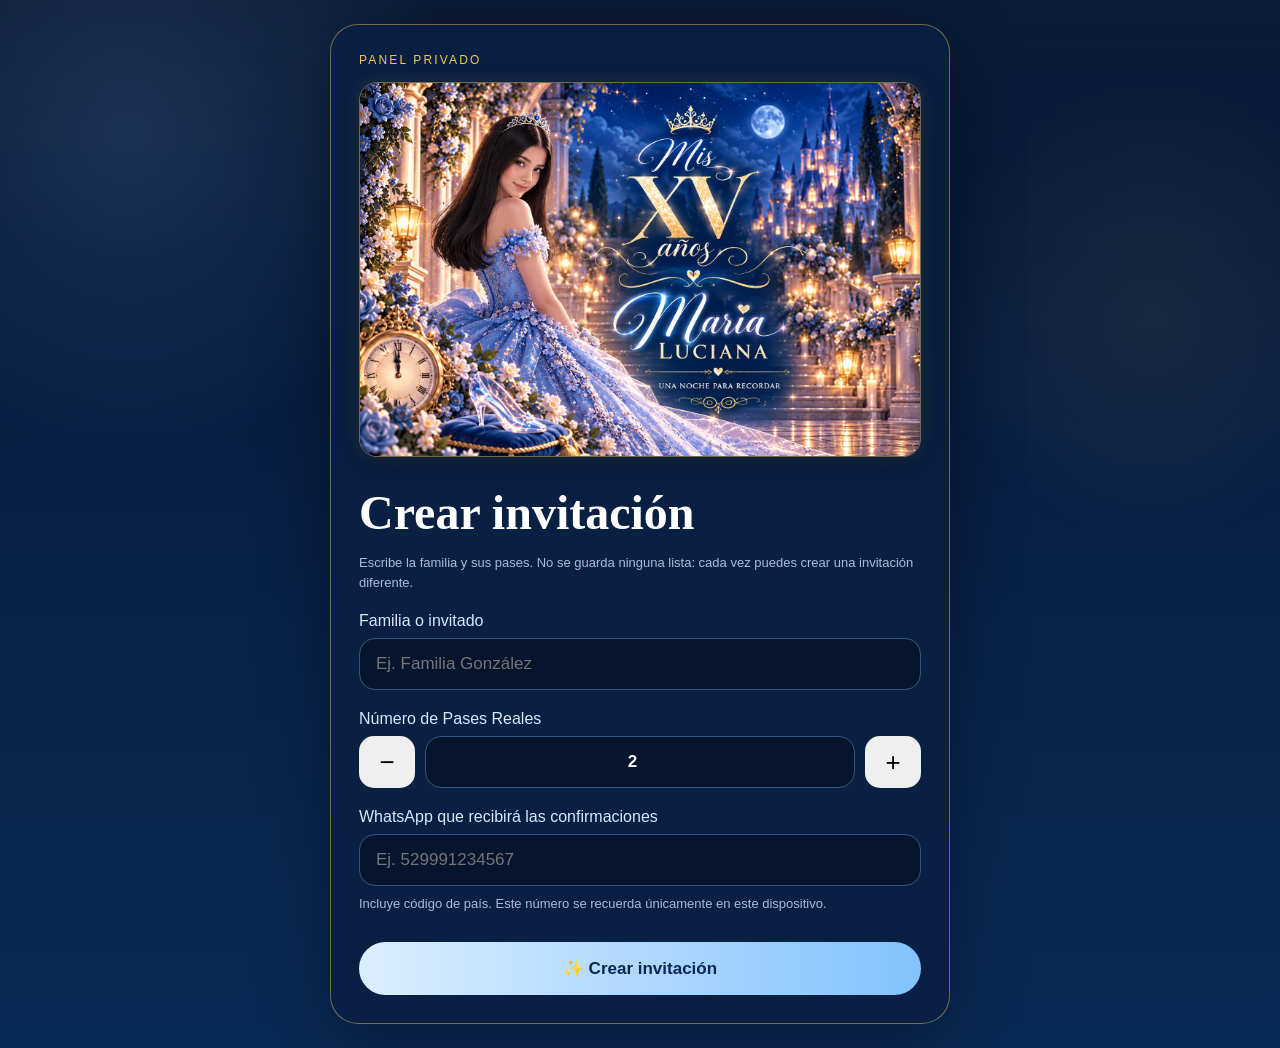
==== commit 4a2e5e45: "chore:img" ====
--- a/admin.html
+++ b/admin.html
@@ -18,11 +18,11 @@
 <body class="admin-page">
   <main class="admin-card">
     <div class="gold">Panel privado</div>
-         <img
-        src="./img/portada10.png"
-        alt="Mis XV años de María Luciana"
-        class="hero-main-image"
-      />
+        <img
+  src="./img/img12.png"
+  alt="Mis XV años de María Luciana"
+  class="admin-logo"
+/>
     <h1>Crear invitación</h1>
     <p class="hint">Escribe la familia y sus pases. No se guarda ninguna lista: cada vez puedes crear una invitación diferente.</p>
     <div class="admin-field"><label for="family">Familia o invitado</label><input id="family" placeholder="Ej. Familia González" autocomplete="off"></div>
--- a/styles.css
+++ b/styles.css
@@ -1145,4 +1145,21 @@
       0 0 14px rgba(255,255,255,.55),
       0 0 24px rgba(255,215,120,.35);
   }
+}
+.admin-logo {
+  display: block;
+  width: 100%;
+  max-width: 100%;
+  height: auto;
+
+  margin: 15px 0 28px;
+
+  border-radius: 18px;
+  object-fit: cover;
+
+  border: 1px solid rgba(244, 198, 90, .45);
+
+  box-shadow:
+    0 10px 30px rgba(0, 0, 0, .25),
+    0 0 18px rgba(244, 198, 90, .12);
 }
